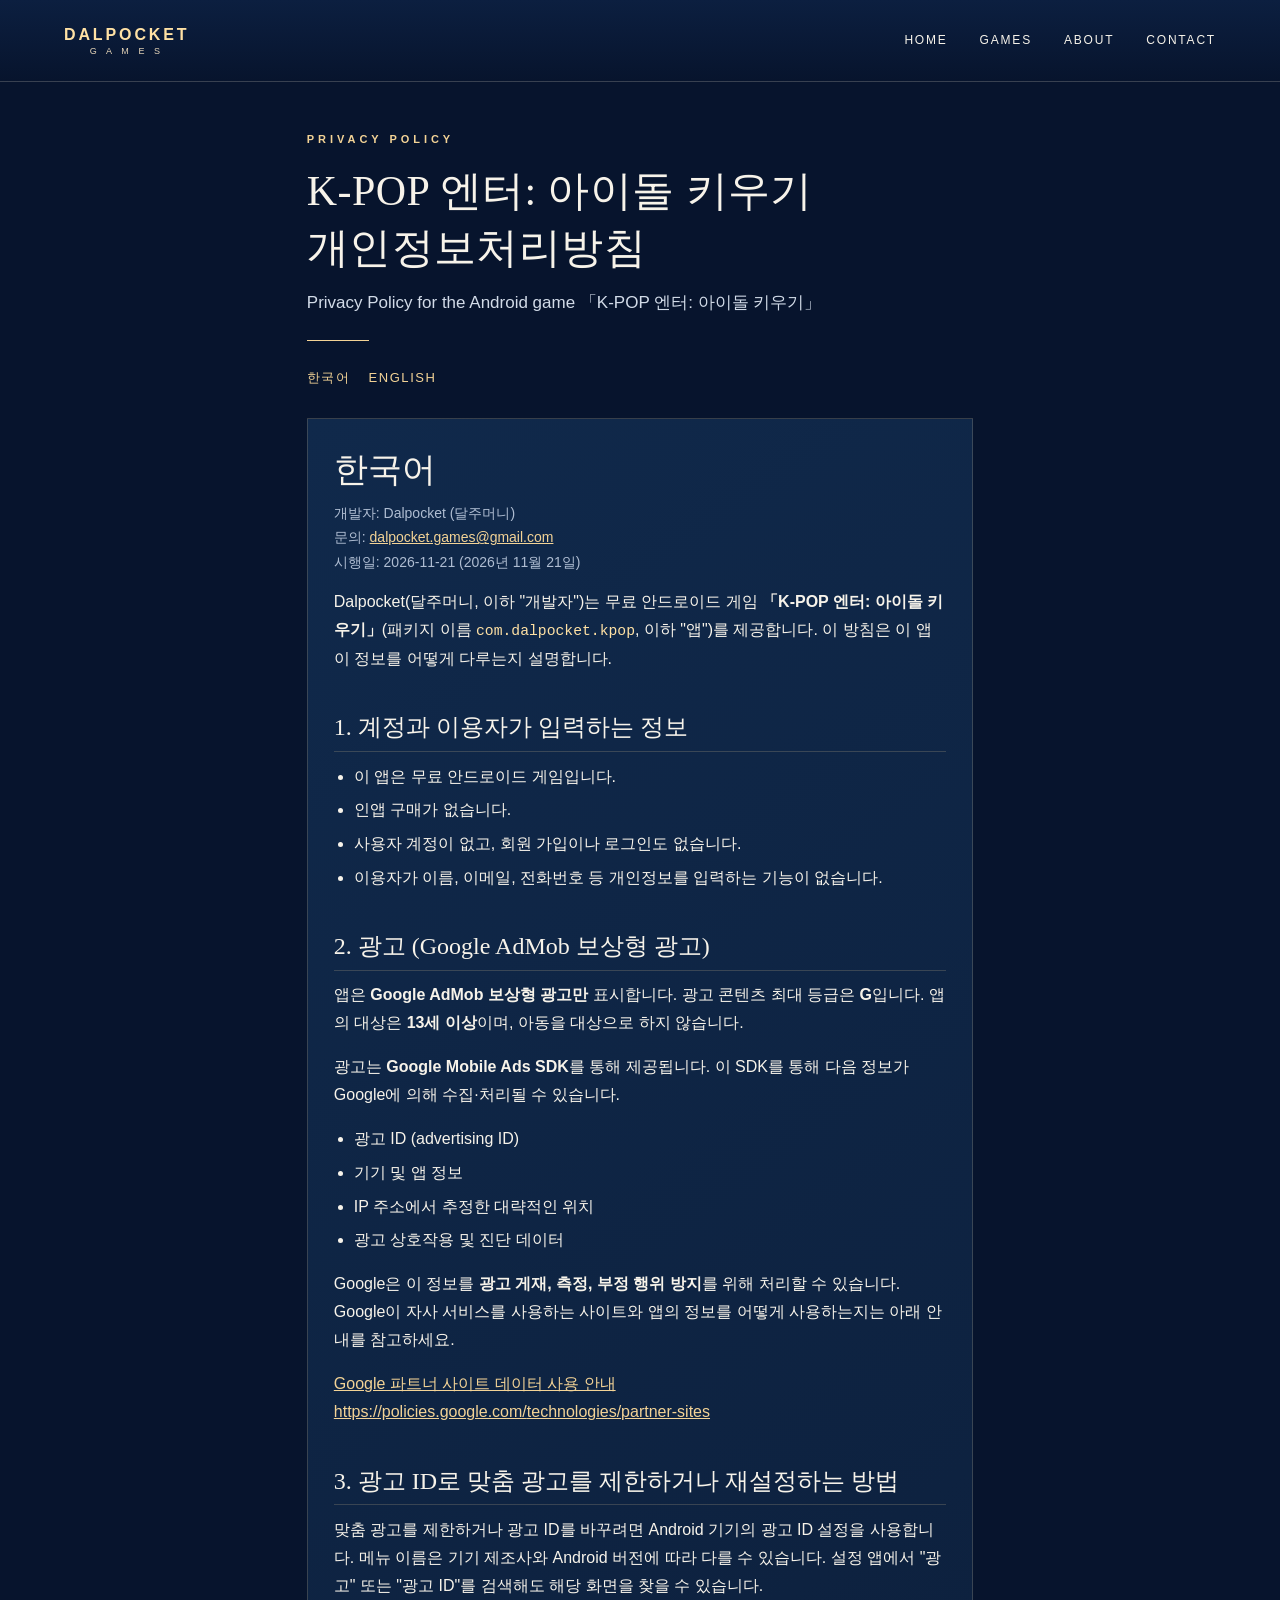
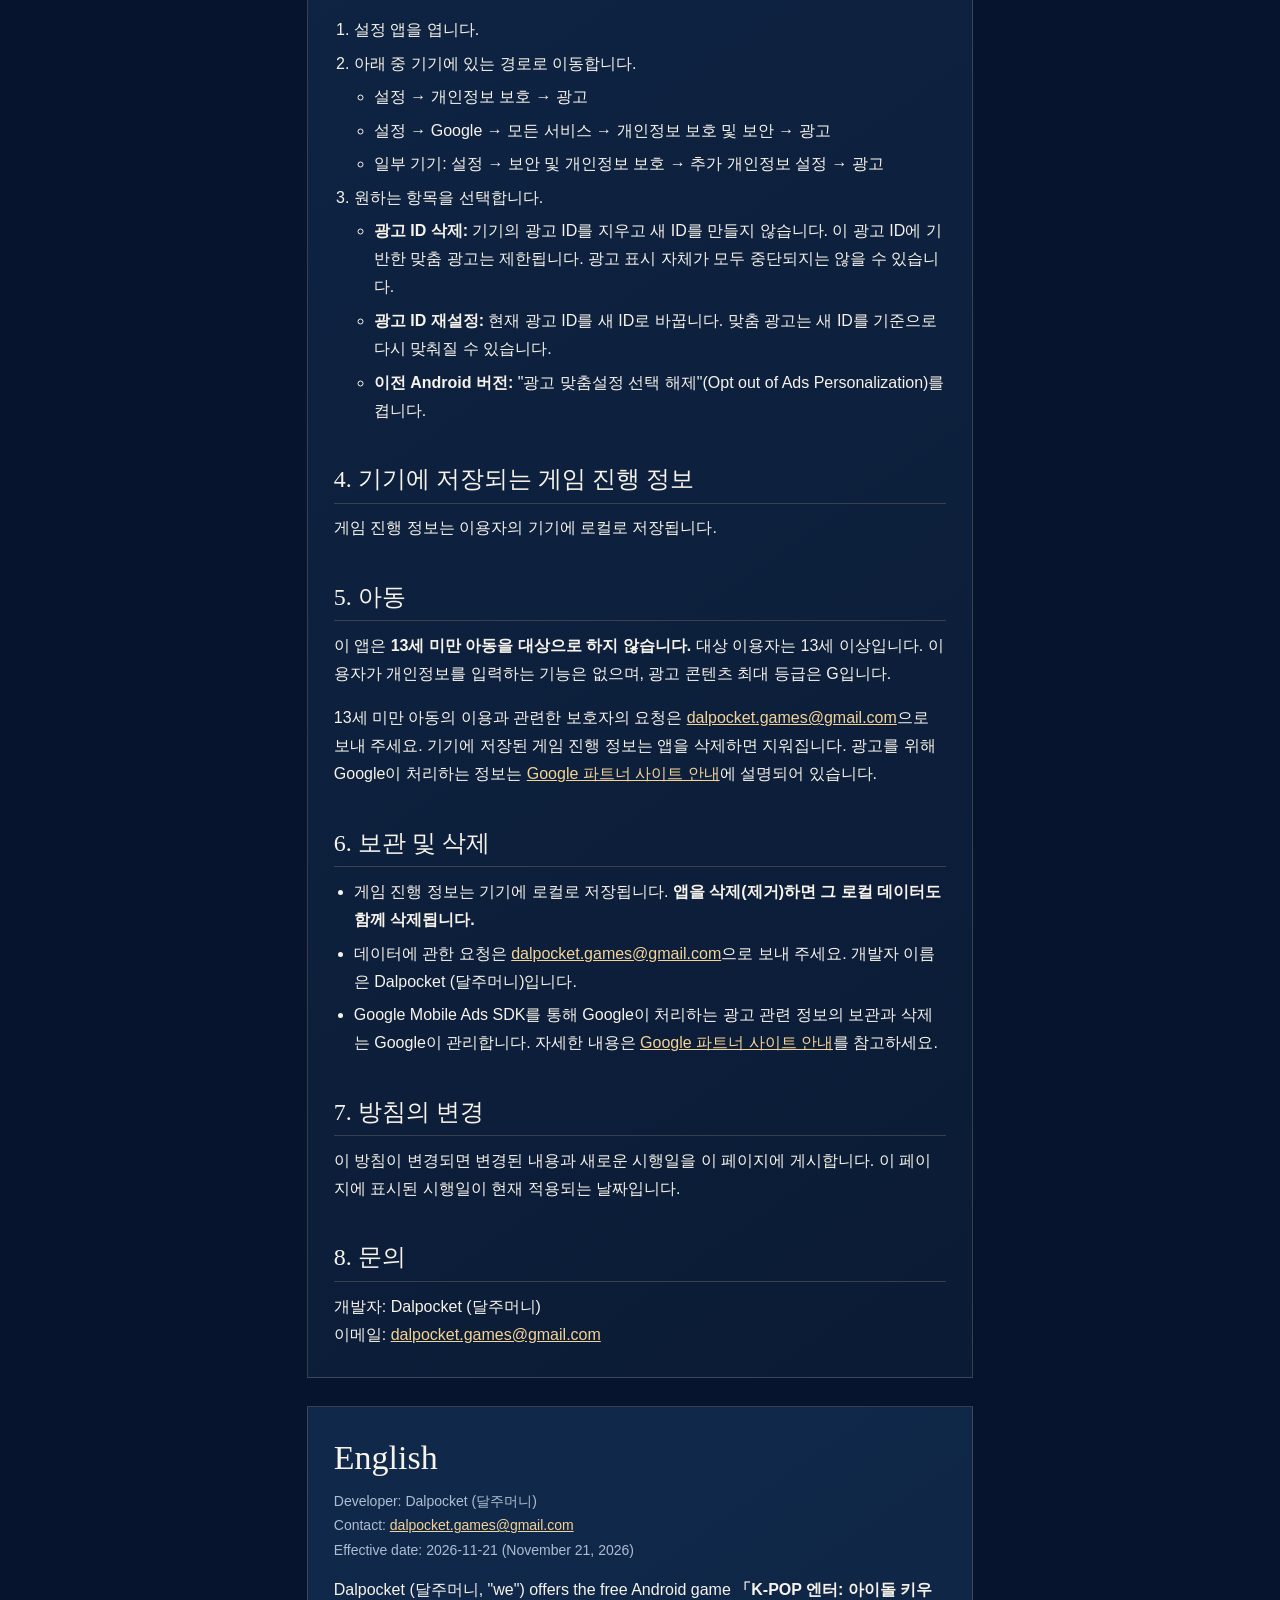
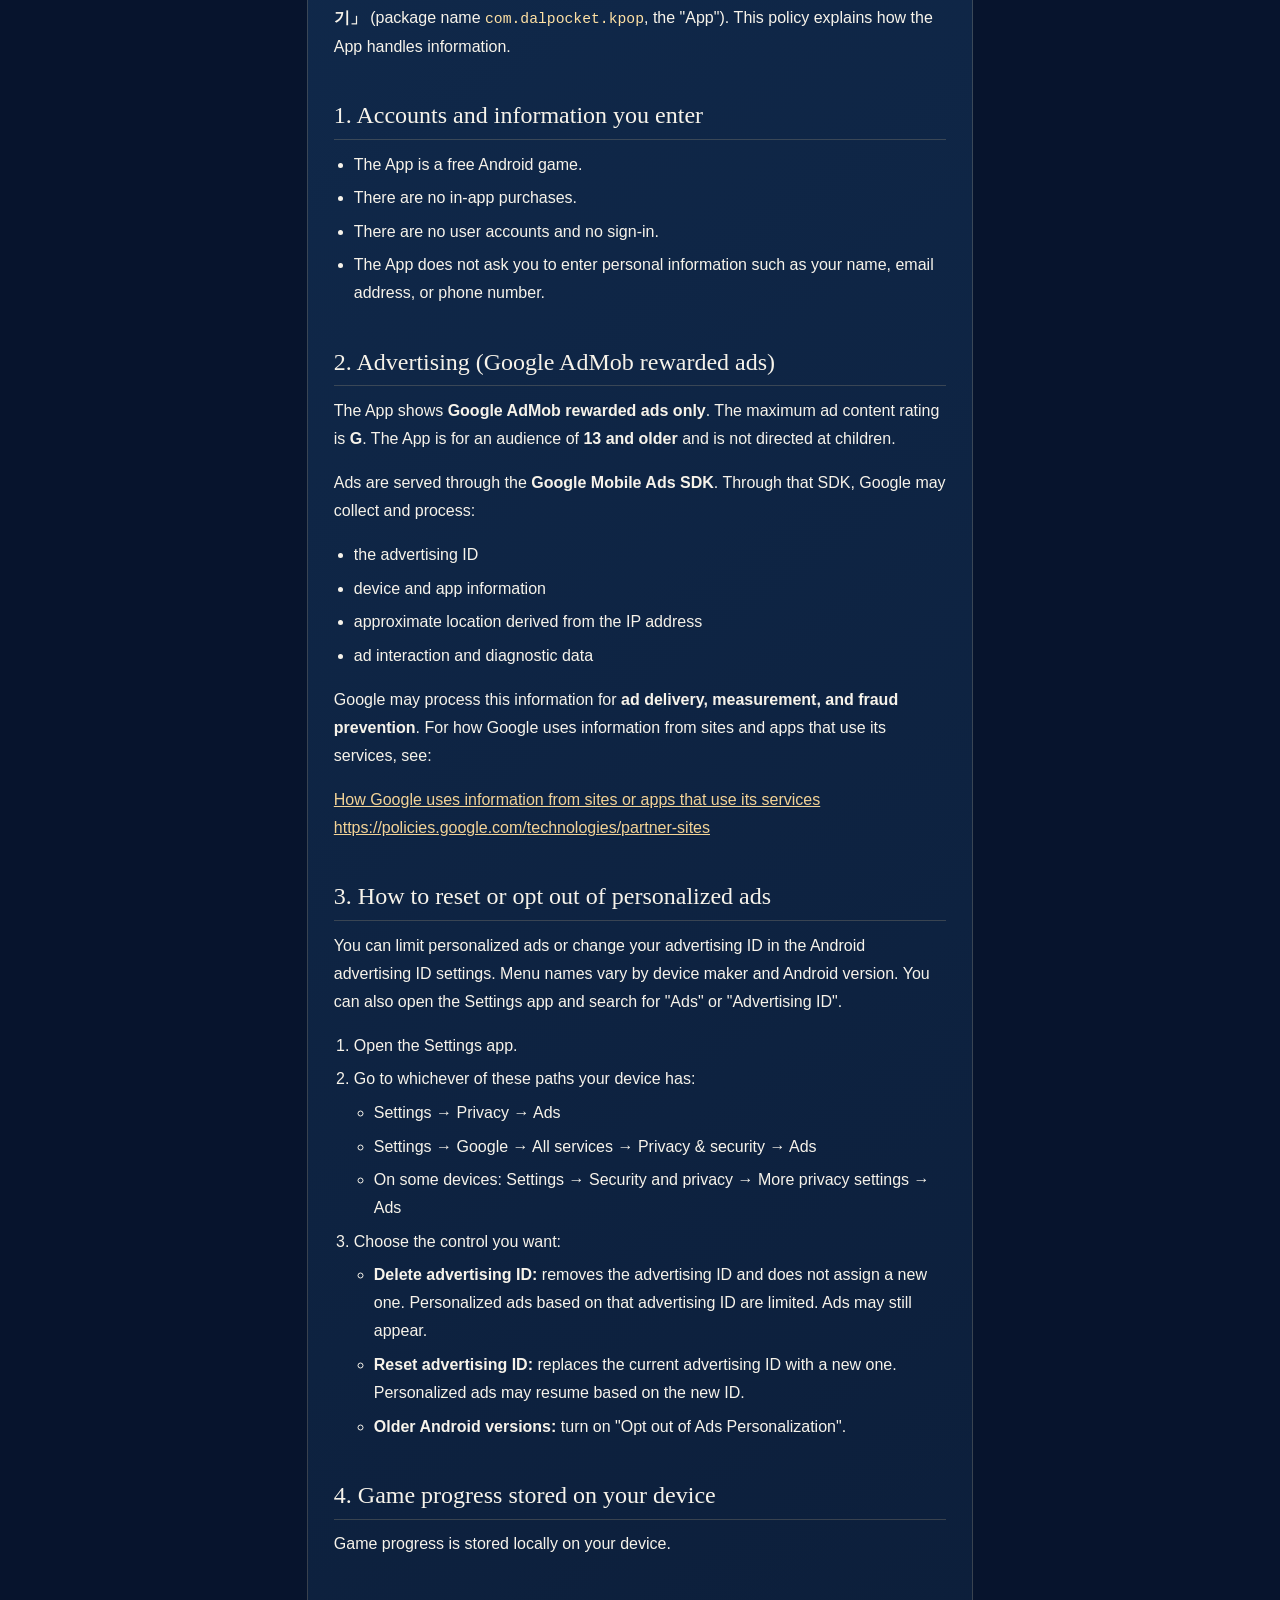
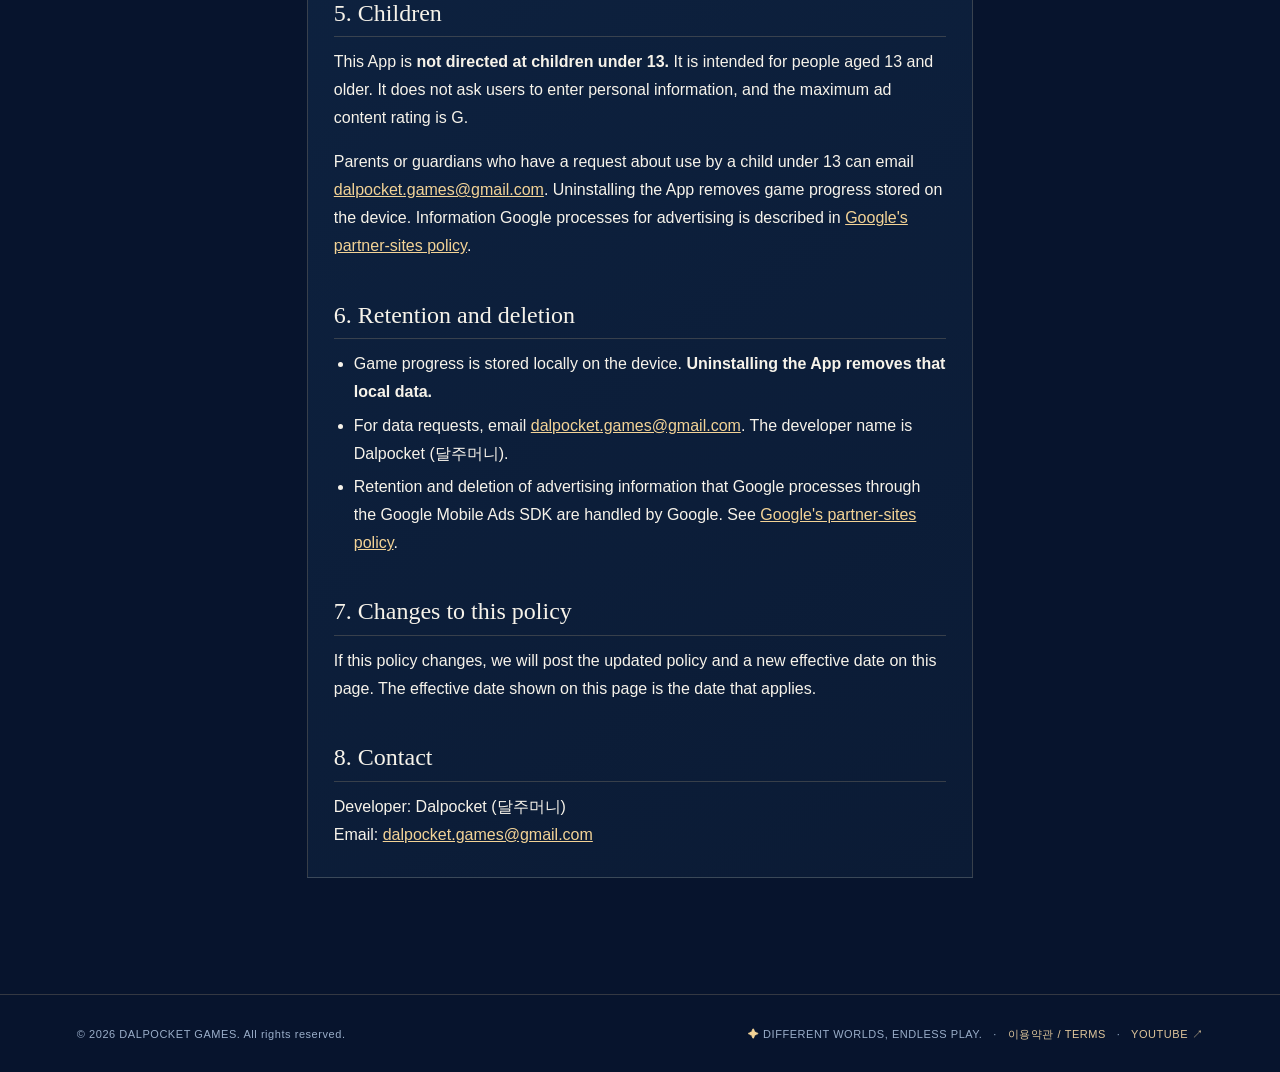
==== kpop/privacy/index.html @ 02e9d488 "Add bilingual privacy policy for K-POP 엔터 Publish a stable GitHub Pages page at /kpop/privacy/ for t" ====
<!doctype html>
<html lang="ko">
<head>
<meta charset="utf-8">
<meta name="viewport" content="width=device-width, initial-scale=1">
<meta name="theme-color" content="#07142d">
<meta name="description" content="K-POP 엔터: 아이돌 키우기(com.dalpocket.kpop) 개인정보처리방침. Privacy policy for the free Android game by Dalpocket.">
<link rel="canonical" href="https://dalpocket.github.io/kpop/privacy/">
<title>K-POP 엔터: 아이돌 키우기 개인정보처리방침 · Privacy Policy | DALPOCKET</title>
<style>
:root{--navy:#07142d;--navy2:#0c1f40;--gold:#f3d396;--muted:#afbdd2;--line:rgba(241,209,154,.19)}
*{box-sizing:border-box}
html{scroll-behavior:smooth}
body{margin:0;background:var(--navy);color:#f7f3ea;font-family:Arial,"Noto Sans KR","Malgun Gothic",sans-serif;line-height:1.75}
a{color:var(--gold)}
a:focus-visible{outline:2px solid var(--gold);outline-offset:4px}
header{position:relative;z-index:4;background:linear-gradient(180deg,#0c1f40,var(--navy));border-bottom:1px solid var(--line)}
.nav{max-width:1320px;margin:auto;display:flex;align-items:center;justify-content:space-between;padding:21px 5%;gap:16px}
.wordmark{font-weight:800;letter-spacing:.18em;font-size:16px;color:#ffe1a4;text-decoration:none}
.wordmark span{display:block;font-size:9px;font-weight:500;letter-spacing:.4em;color:#e9d8bb;text-align:center;margin-top:-5px}
header nav{display:flex;gap:32px;font-size:12px;letter-spacing:.15em}
header nav a{color:inherit;text-decoration:none}
header nav a:hover,.footer a:hover{color:var(--gold)}
main{max-width:820px;margin:auto;padding:48px 6% 88px}
.eyebrow{color:var(--gold);letter-spacing:.36em;font-size:11px;font-weight:bold}
h1,h2,h3,p{margin-top:0}
h1{font-family:Georgia,"Malgun Gothic",serif;font-weight:400;font-size:clamp(28px,4vw,42px);letter-spacing:.01em;line-height:1.35;margin:14px 0 12px}
h2{font-family:Georgia,"Malgun Gothic",serif;font-weight:400;font-size:clamp(26px,3.4vw,34px);line-height:1.35;margin:0 0 8px}
h3{font-family:Georgia,"Malgun Gothic",serif;font-weight:400;font-size:clamp(20px,2.4vw,24px);line-height:1.4;margin:1.6em 0 .45em;padding-bottom:.25em;border-bottom:1px solid var(--line)}
.lead{color:#d2dbe8;font-size:17px}
.meta{color:var(--muted);font-size:14px}
.divider{width:62px;height:1px;background:var(--gold);margin:22px 0 26px}
.lang{display:flex;flex-wrap:wrap;gap:10px 18px;font-size:13px;letter-spacing:.12em;margin:0 0 28px}
.lang a{text-decoration:none}
.panel{border:1px solid var(--line);background:linear-gradient(145deg,#10294b,#0b1b35);padding:28px 26px 12px;margin:0 0 28px}
.panel p,.panel li{overflow-wrap:anywhere}
ul,ol{margin:0 0 16px;padding-left:1.25em}
li{margin:.35em 0}
li ul,li ol{margin-top:.35em;margin-bottom:.2em}
code{font-family:ui-monospace,SFMono-Regular,Menlo,Consolas,monospace;font-size:.92em;color:#ffe1a4}
.footer{border-top:1px solid var(--line);padding:30px 6%;display:flex;justify-content:space-between;gap:18px;max-width:1320px;margin:auto;color:#9aaec9;font-size:11px;letter-spacing:.05em}
.footer a{color:#dfc69b;text-decoration:none}
.star{color:var(--gold)}
@media(max-width:760px){
  .nav{padding:15px 5%}
  .wordmark{font-size:12px}
  header nav{gap:12px;font-size:9px}
  main{padding:36px 7% 72px}
  .panel{padding:22px 16px 8px}
  .lead{font-size:16px}
  .footer{display:block;text-align:center}
  .footer div+div{margin-top:8px}
}
@media(max-width:390px){
  header nav{gap:8px;font-size:8px}
  .wordmark{letter-spacing:.08em}
}
@media print{
  body{background:#fff;color:#172033}
  header,footer,.lang{display:none}
  main{max-width:none;padding:0}
  a{color:#172033}
  .panel{border:0;background:#fff;padding:0}
  .meta,.lead{color:#172033}
}
</style>
</head>
<body>
<header>
<div class="nav">
<a class="wordmark" href="../../index.html" aria-label="DALPOCKET 홈">DALPOCKET<span>G A M E S</span></a>
<nav aria-label="주 메뉴"><a href="../../index.html#home">HOME</a><a href="../../index.html#games">GAMES</a><a href="../../index.html#about">ABOUT</a><a href="../../index.html#contact">CONTACT</a></nav>
</div>
</header>
<main>
<p class="eyebrow">PRIVACY POLICY</p>
<h1>K-POP 엔터: 아이돌 키우기<br>개인정보처리방침</h1>
<p class="lead">Privacy Policy for the Android game 「K-POP 엔터: 아이돌 키우기」</p>
<div class="divider"></div>
<nav class="lang" aria-label="언어"><a href="#ko">한국어</a><a href="#en">ENGLISH</a></nav>

<article id="ko" class="panel" lang="ko">
<h2>한국어</h2>
<p class="meta">개발자: Dalpocket (달주머니)<br>
문의: <a href="mailto:dalpocket.games@gmail.com">dalpocket.games@gmail.com</a><br>
시행일: <time datetime="2026-11-21">2026-11-21</time> (2026년 11월 21일)</p>
<p>Dalpocket(달주머니, 이하 "개발자")는 무료 안드로이드 게임 <strong>「K-POP 엔터: 아이돌 키우기」</strong>(패키지 이름 <code>com.dalpocket.kpop</code>, 이하 "앱")를 제공합니다. 이 방침은 이 앱이 정보를 어떻게 다루는지 설명합니다.</p>

<h3>1. 계정과 이용자가 입력하는 정보</h3>
<ul>
<li>이 앱은 무료 안드로이드 게임입니다.</li>
<li>인앱 구매가 없습니다.</li>
<li>사용자 계정이 없고, 회원 가입이나 로그인도 없습니다.</li>
<li>이용자가 이름, 이메일, 전화번호 등 개인정보를 입력하는 기능이 없습니다.</li>
</ul>

<h3>2. 광고 (Google AdMob 보상형 광고)</h3>
<p>앱은 <strong>Google AdMob 보상형 광고만</strong> 표시합니다. 광고 콘텐츠 최대 등급은 <strong>G</strong>입니다. 앱의 대상은 <strong>13세 이상</strong>이며, 아동을 대상으로 하지 않습니다.</p>
<p>광고는 <strong>Google Mobile Ads SDK</strong>를 통해 제공됩니다. 이 SDK를 통해 다음 정보가 Google에 의해 수집·처리될 수 있습니다.</p>
<ul>
<li>광고 ID (advertising ID)</li>
<li>기기 및 앱 정보</li>
<li>IP 주소에서 추정한 대략적인 위치</li>
<li>광고 상호작용 및 진단 데이터</li>
</ul>
<p>Google은 이 정보를 <strong>광고 게재, 측정, 부정 행위 방지</strong>를 위해 처리할 수 있습니다. Google이 자사 서비스를 사용하는 사이트와 앱의 정보를 어떻게 사용하는지는 아래 안내를 참고하세요.</p>
<p><a href="https://policies.google.com/technologies/partner-sites" target="_blank" rel="noopener noreferrer">Google 파트너 사이트 데이터 사용 안내</a><br>
<a href="https://policies.google.com/technologies/partner-sites" target="_blank" rel="noopener noreferrer">https://policies.google.com/<wbr>technologies/<wbr>partner-sites</a></p>

<h3>3. 광고 ID로 맞춤 광고를 제한하거나 재설정하는 방법</h3>
<p>맞춤 광고를 제한하거나 광고 ID를 바꾸려면 Android 기기의 광고 ID 설정을 사용합니다. 메뉴 이름은 기기 제조사와 Android 버전에 따라 다를 수 있습니다. 설정 앱에서 "광고" 또는 "광고 ID"를 검색해도 해당 화면을 찾을 수 있습니다.</p>
<ol>
<li>설정 앱을 엽니다.</li>
<li>아래 중 기기에 있는 경로로 이동합니다.
<ul>
<li>설정 → 개인정보 보호 → 광고</li>
<li>설정 → Google → 모든 서비스 → 개인정보 보호 및 보안 → 광고</li>
<li>일부 기기: 설정 → 보안 및 개인정보 보호 → 추가 개인정보 설정 → 광고</li>
</ul>
</li>
<li>원하는 항목을 선택합니다.
<ul>
<li><strong>광고 ID 삭제:</strong> 기기의 광고 ID를 지우고 새 ID를 만들지 않습니다. 이 광고 ID에 기반한 맞춤 광고는 제한됩니다. 광고 표시 자체가 모두 중단되지는 않을 수 있습니다.</li>
<li><strong>광고 ID 재설정:</strong> 현재 광고 ID를 새 ID로 바꿉니다. 맞춤 광고는 새 ID를 기준으로 다시 맞춰질 수 있습니다.</li>
<li><strong>이전 Android 버전:</strong> "광고 맞춤설정 선택 해제"(Opt out of Ads Personalization)를 켭니다.</li>
</ul>
</li>
</ol>

<h3>4. 기기에 저장되는 게임 진행 정보</h3>
<p>게임 진행 정보는 이용자의 기기에 로컬로 저장됩니다.</p>

<h3>5. 아동</h3>
<p>이 앱은 <strong>13세 미만 아동을 대상으로 하지 않습니다.</strong> 대상 이용자는 13세 이상입니다. 이용자가 개인정보를 입력하는 기능은 없으며, 광고 콘텐츠 최대 등급은 G입니다.</p>
<p>13세 미만 아동의 이용과 관련한 보호자의 요청은 <a href="mailto:dalpocket.games@gmail.com">dalpocket.games@gmail.com</a>으로 보내 주세요. 기기에 저장된 게임 진행 정보는 앱을 삭제하면 지워집니다. 광고를 위해 Google이 처리하는 정보는 <a href="https://policies.google.com/technologies/partner-sites" target="_blank" rel="noopener noreferrer">Google 파트너 사이트 안내</a>에 설명되어 있습니다.</p>

<h3>6. 보관 및 삭제</h3>
<ul>
<li>게임 진행 정보는 기기에 로컬로 저장됩니다. <strong>앱을 삭제(제거)하면 그 로컬 데이터도 함께 삭제됩니다.</strong></li>
<li>데이터에 관한 요청은 <a href="mailto:dalpocket.games@gmail.com">dalpocket.games@gmail.com</a>으로 보내 주세요. 개발자 이름은 Dalpocket (달주머니)입니다.</li>
<li>Google Mobile Ads SDK를 통해 Google이 처리하는 광고 관련 정보의 보관과 삭제는 Google이 관리합니다. 자세한 내용은 <a href="https://policies.google.com/technologies/partner-sites" target="_blank" rel="noopener noreferrer">Google 파트너 사이트 안내</a>를 참고하세요.</li>
</ul>

<h3>7. 방침의 변경</h3>
<p>이 방침이 변경되면 변경된 내용과 새로운 시행일을 이 페이지에 게시합니다. 이 페이지에 표시된 시행일이 현재 적용되는 날짜입니다.</p>

<h3>8. 문의</h3>
<p>개발자: Dalpocket (달주머니)<br>
이메일: <a href="mailto:dalpocket.games@gmail.com">dalpocket.games@gmail.com</a></p>
</article>

<article id="en" class="panel" lang="en">
<h2>English</h2>
<p class="meta">Developer: Dalpocket (달주머니)<br>
Contact: <a href="mailto:dalpocket.games@gmail.com">dalpocket.games@gmail.com</a><br>
Effective date: <time datetime="2026-11-21">2026-11-21</time> (November 21, 2026)</p>
<p>Dalpocket (달주머니, "we") offers the free Android game <strong>「K-POP 엔터: 아이돌 키우기」</strong> (package name <code>com.dalpocket.kpop</code>, the "App"). This policy explains how the App handles information.</p>

<h3>1. Accounts and information you enter</h3>
<ul>
<li>The App is a free Android game.</li>
<li>There are no in-app purchases.</li>
<li>There are no user accounts and no sign-in.</li>
<li>The App does not ask you to enter personal information such as your name, email address, or phone number.</li>
</ul>

<h3>2. Advertising (Google AdMob rewarded ads)</h3>
<p>The App shows <strong>Google AdMob rewarded ads only</strong>. The maximum ad content rating is <strong>G</strong>. The App is for an audience of <strong>13 and older</strong> and is not directed at children.</p>
<p>Ads are served through the <strong>Google Mobile Ads SDK</strong>. Through that SDK, Google may collect and process:</p>
<ul>
<li>the advertising ID</li>
<li>device and app information</li>
<li>approximate location derived from the IP address</li>
<li>ad interaction and diagnostic data</li>
</ul>
<p>Google may process this information for <strong>ad delivery, measurement, and fraud prevention</strong>. For how Google uses information from sites and apps that use its services, see:</p>
<p><a href="https://policies.google.com/technologies/partner-sites" target="_blank" rel="noopener noreferrer">How Google uses information from sites or apps that use its services</a><br>
<a href="https://policies.google.com/technologies/partner-sites" target="_blank" rel="noopener noreferrer">https://policies.google.com/<wbr>technologies/<wbr>partner-sites</a></p>

<h3>3. How to reset or opt out of personalized ads</h3>
<p>You can limit personalized ads or change your advertising ID in the Android advertising ID settings. Menu names vary by device maker and Android version. You can also open the Settings app and search for "Ads" or "Advertising ID".</p>
<ol>
<li>Open the Settings app.</li>
<li>Go to whichever of these paths your device has:
<ul>
<li>Settings → Privacy → Ads</li>
<li>Settings → Google → All services → Privacy &amp; security → Ads</li>
<li>On some devices: Settings → Security and privacy → More privacy settings → Ads</li>
</ul>
</li>
<li>Choose the control you want:
<ul>
<li><strong>Delete advertising ID:</strong> removes the advertising ID and does not assign a new one. Personalized ads based on that advertising ID are limited. Ads may still appear.</li>
<li><strong>Reset advertising ID:</strong> replaces the current advertising ID with a new one. Personalized ads may resume based on the new ID.</li>
<li><strong>Older Android versions:</strong> turn on "Opt out of Ads Personalization".</li>
</ul>
</li>
</ol>

<h3>4. Game progress stored on your device</h3>
<p>Game progress is stored locally on your device.</p>

<h3>5. Children</h3>
<p>This App is <strong>not directed at children under 13.</strong> It is intended for people aged 13 and older. It does not ask users to enter personal information, and the maximum ad content rating is G.</p>
<p>Parents or guardians who have a request about use by a child under 13 can email <a href="mailto:dalpocket.games@gmail.com">dalpocket.games@gmail.com</a>. Uninstalling the App removes game progress stored on the device. Information Google processes for advertising is described in <a href="https://policies.google.com/technologies/partner-sites" target="_blank" rel="noopener noreferrer">Google's partner-sites policy</a>.</p>

<h3>6. Retention and deletion</h3>
<ul>
<li>Game progress is stored locally on the device. <strong>Uninstalling the App removes that local data.</strong></li>
<li>For data requests, email <a href="mailto:dalpocket.games@gmail.com">dalpocket.games@gmail.com</a>. The developer name is Dalpocket (달주머니).</li>
<li>Retention and deletion of advertising information that Google processes through the Google Mobile Ads SDK are handled by Google. See <a href="https://policies.google.com/technologies/partner-sites" target="_blank" rel="noopener noreferrer">Google's partner-sites policy</a>.</li>
</ul>

<h3>7. Changes to this policy</h3>
<p>If this policy changes, we will post the updated policy and a new effective date on this page. The effective date shown on this page is the date that applies.</p>

<h3>8. Contact</h3>
<p>Developer: Dalpocket (달주머니)<br>
Email: <a href="mailto:dalpocket.games@gmail.com">dalpocket.games@gmail.com</a></p>
</article>
</main>
<footer class="footer"><div>© 2026 DALPOCKET GAMES. All rights reserved.</div><div><span class="star">✦</span> DIFFERENT WORLDS, ENDLESS PLAY. &nbsp; · &nbsp; <a href="../../terms.html">이용약관 / TERMS</a> &nbsp; · &nbsp; <a href="https://www.youtube.com/@DalPocket" target="_blank" rel="noopener noreferrer">YOUTUBE ↗</a></div></footer>
</body>
</html>
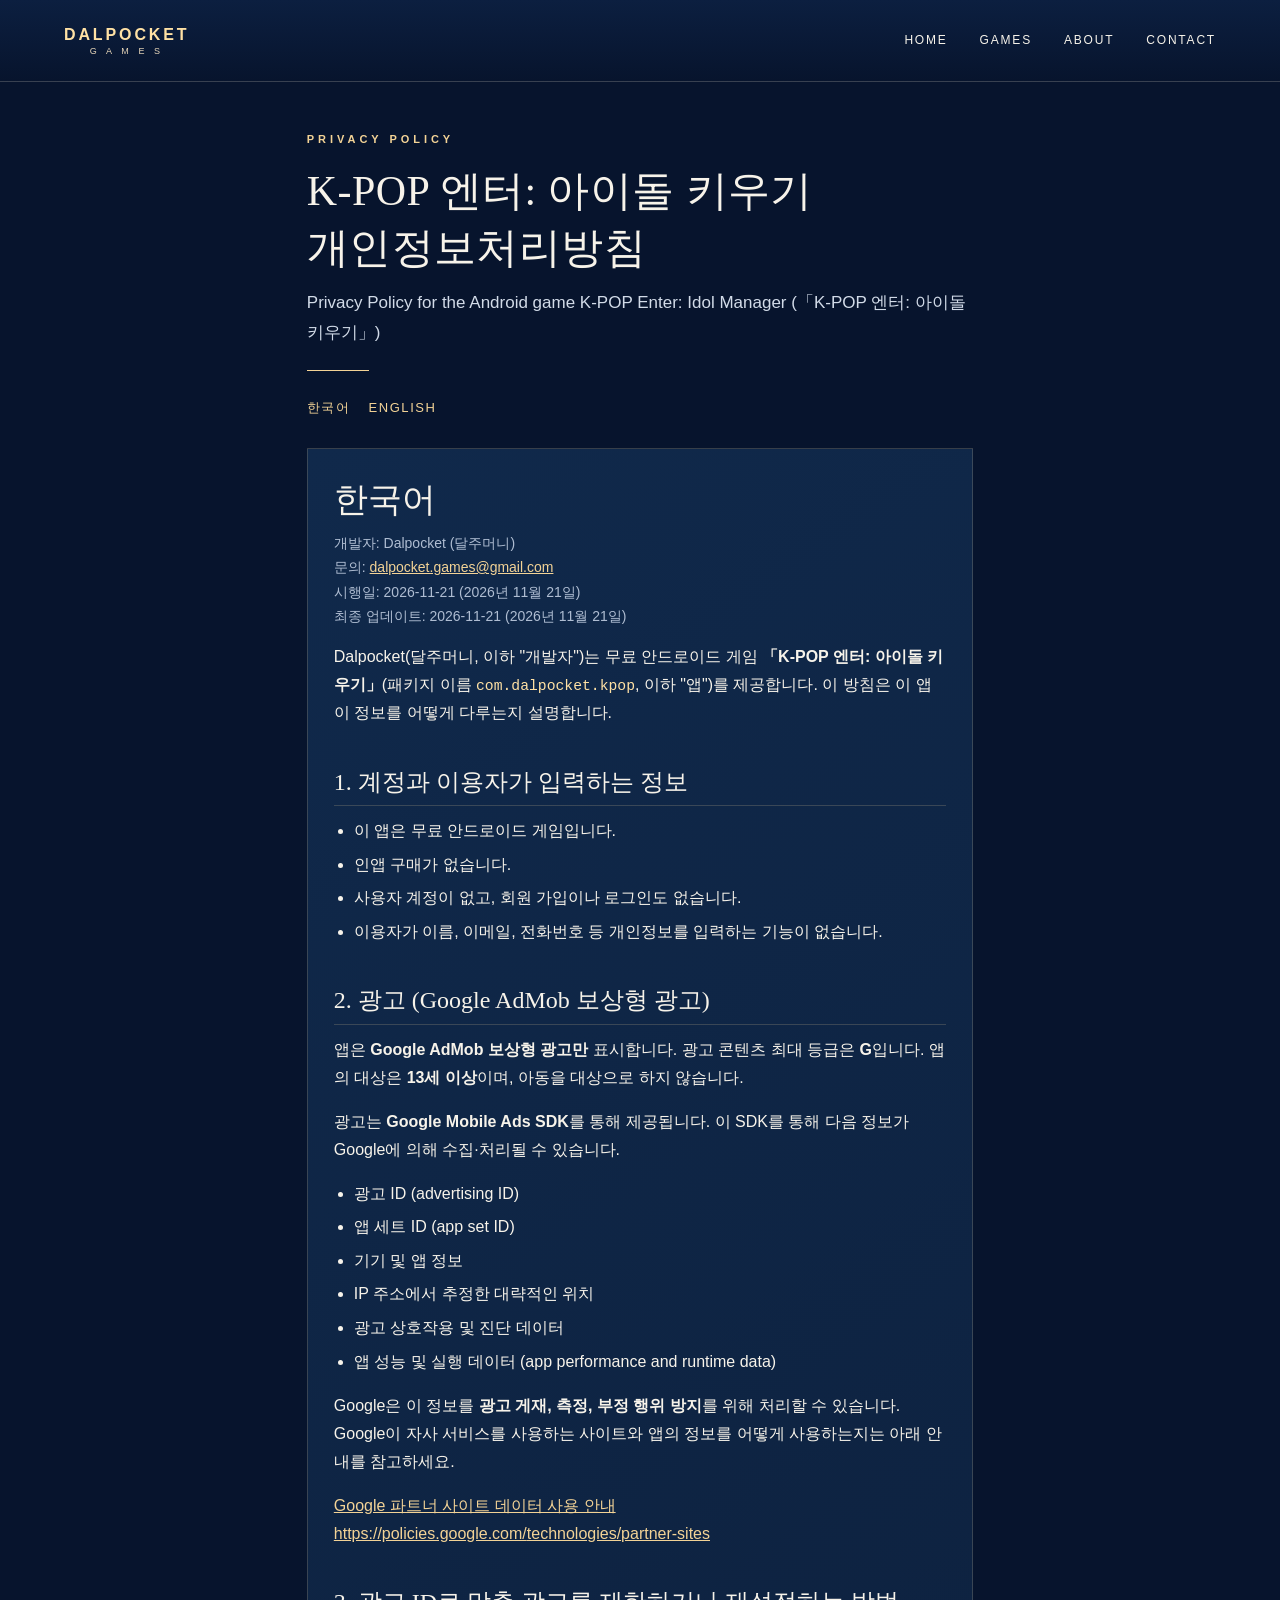
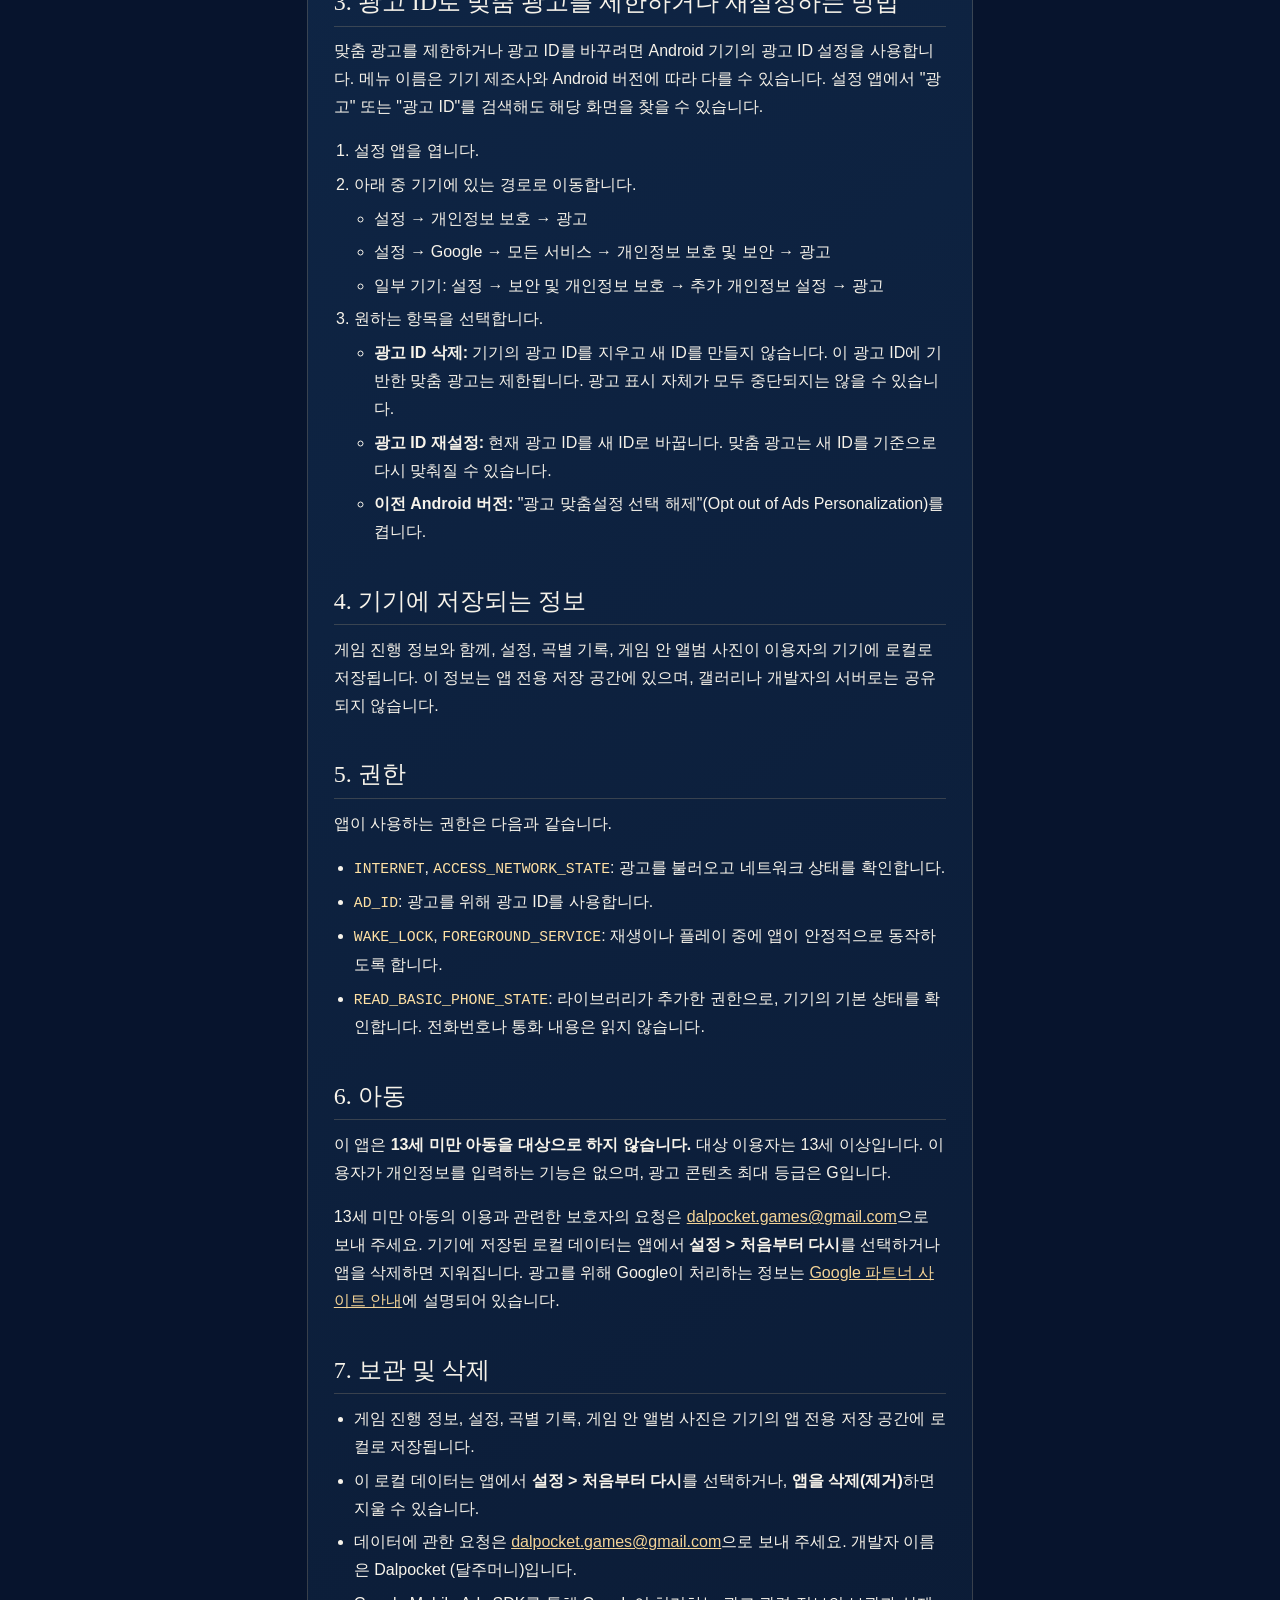
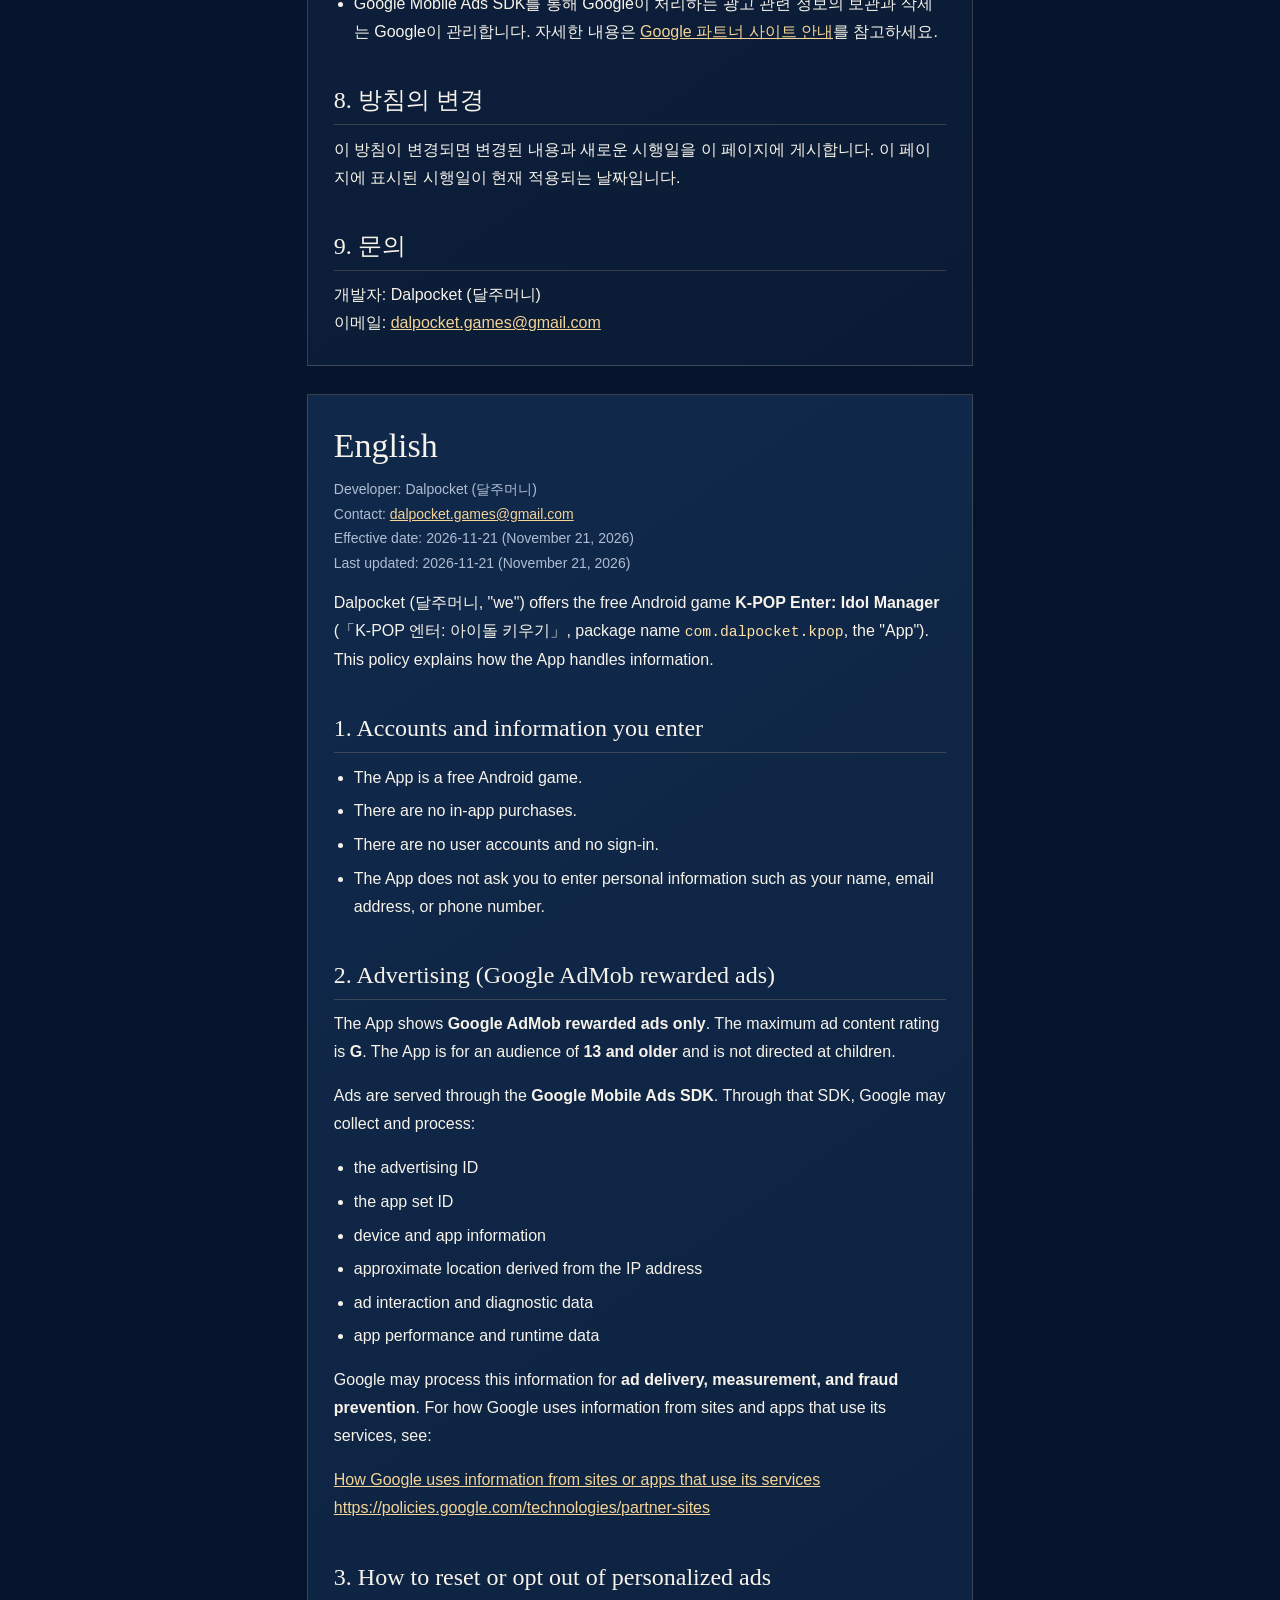
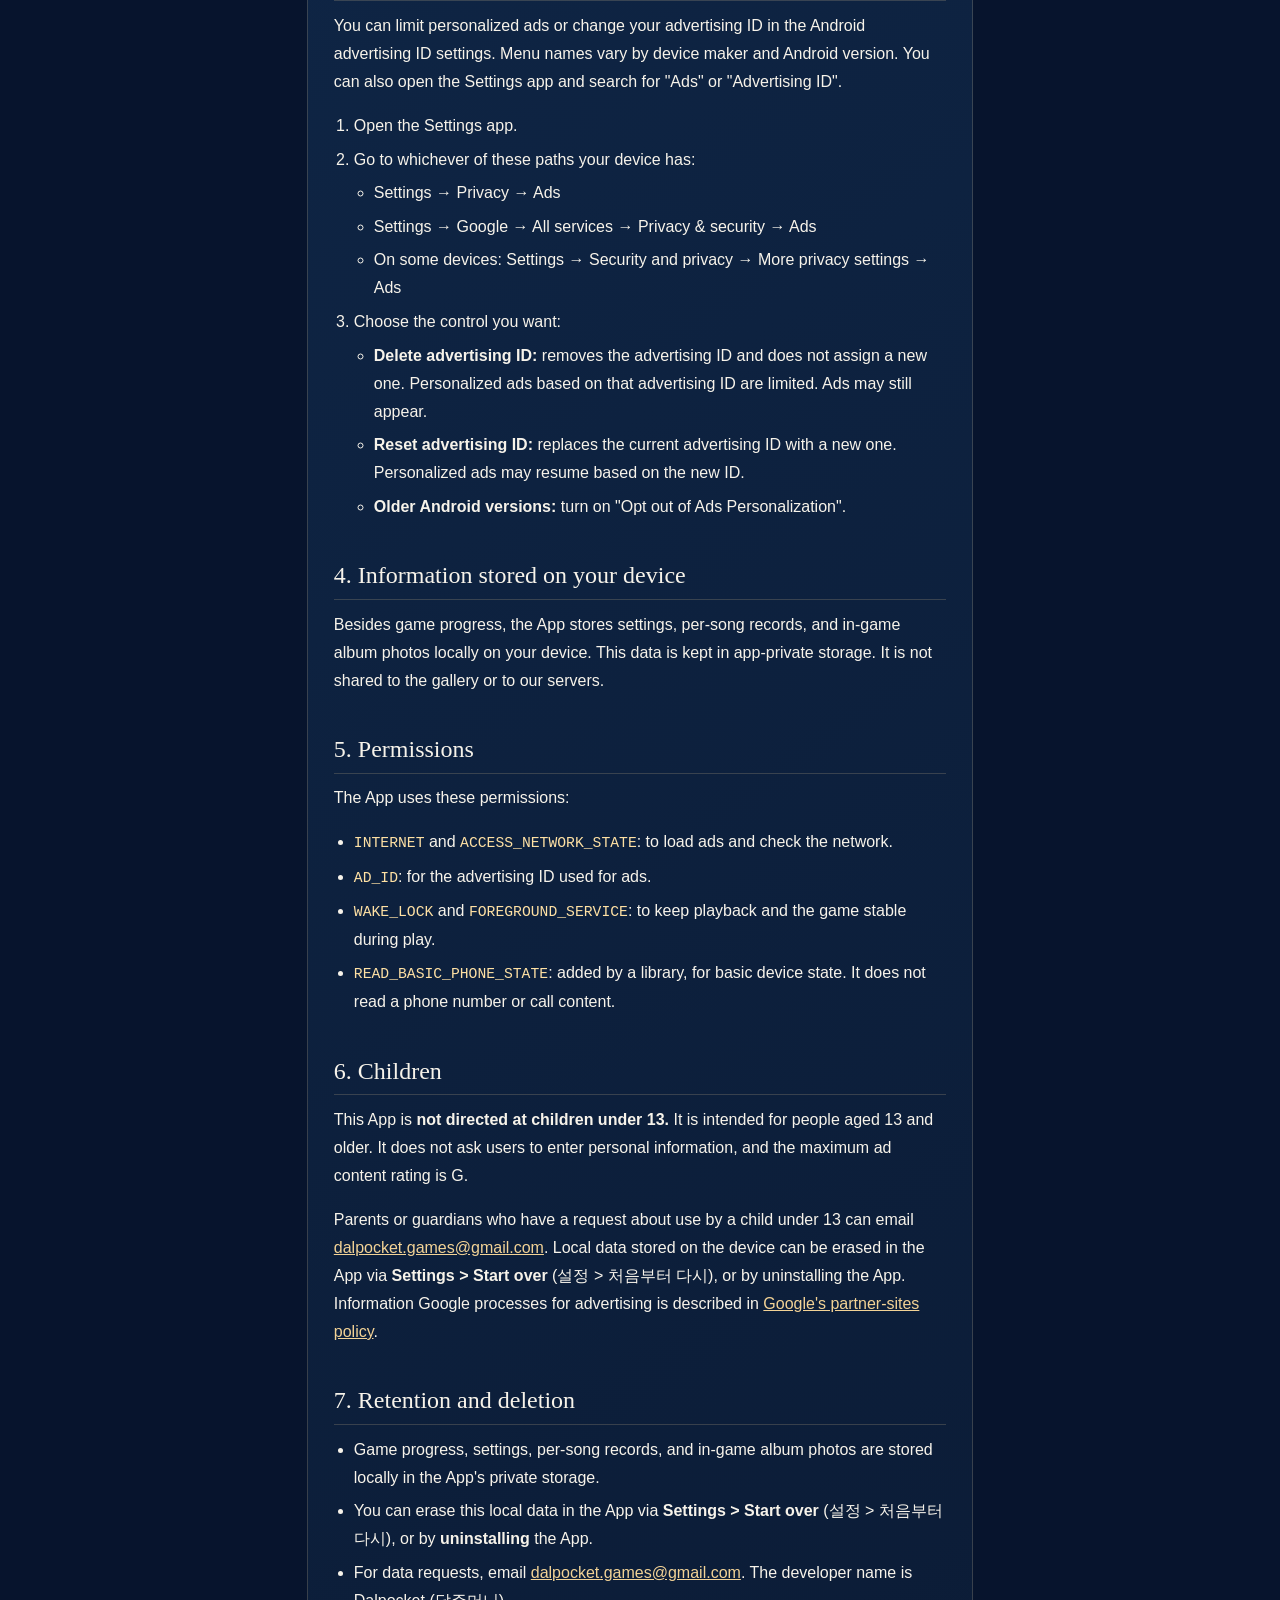
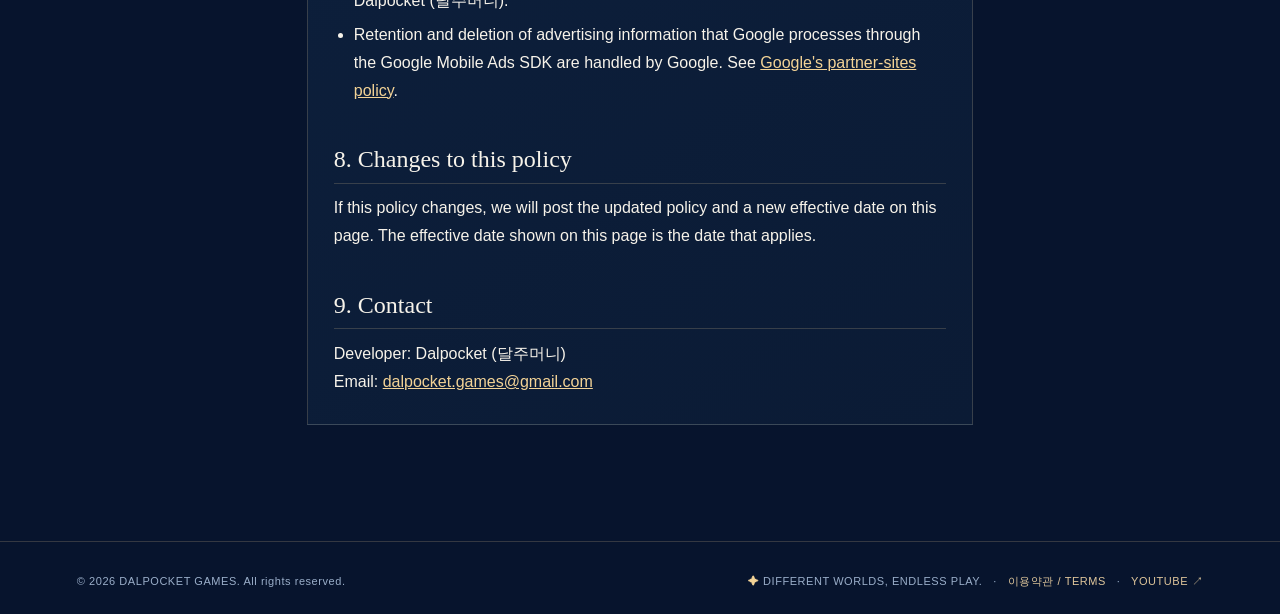
==== commit 0c6d120b: "Update K-POP privacy policy with local data and permissions Describe on-device settings, song record" ====
--- a/kpop/privacy/index.html
+++ b/kpop/privacy/index.html
@@ -4,9 +4,9 @@
 <meta charset="utf-8">
 <meta name="viewport" content="width=device-width, initial-scale=1">
 <meta name="theme-color" content="#07142d">
-<meta name="description" content="K-POP 엔터: 아이돌 키우기(com.dalpocket.kpop) 개인정보처리방침. Privacy policy for the free Android game by Dalpocket.">
+<meta name="description" content="K-POP 엔터: 아이돌 키우기(com.dalpocket.kpop) 개인정보처리방침. Privacy policy for K-POP Enter: Idol Manager, a free Android game by Dalpocket.">
 <link rel="canonical" href="https://dalpocket.github.io/kpop/privacy/">
-<title>K-POP 엔터: 아이돌 키우기 개인정보처리방침 · Privacy Policy | DALPOCKET</title>
+<title>K-POP 엔터: 아이돌 키우기 개인정보처리방침 · K-POP Enter: Idol Manager | DALPOCKET</title>
 <style>
 :root{--navy:#07142d;--navy2:#0c1f40;--gold:#f3d396;--muted:#afbdd2;--line:rgba(241,209,154,.19)}
 *{box-sizing:border-box}
@@ -75,7 +75,7 @@
 <main>
 <p class="eyebrow">PRIVACY POLICY</p>
 <h1>K-POP 엔터: 아이돌 키우기<br>개인정보처리방침</h1>
-<p class="lead">Privacy Policy for the Android game 「K-POP 엔터: 아이돌 키우기」</p>
+<p class="lead">Privacy Policy for the Android game K-POP Enter: Idol Manager (「K-POP 엔터: 아이돌 키우기」)</p>
 <div class="divider"></div>
 <nav class="lang" aria-label="언어"><a href="#ko">한국어</a><a href="#en">ENGLISH</a></nav>
 
@@ -83,7 +83,8 @@
 <h2>한국어</h2>
 <p class="meta">개발자: Dalpocket (달주머니)<br>
 문의: <a href="mailto:dalpocket.games@gmail.com">dalpocket.games@gmail.com</a><br>
-시행일: <time datetime="2026-11-21">2026-11-21</time> (2026년 11월 21일)</p>
+시행일: <time datetime="2026-11-21">2026-11-21</time> (2026년 11월 21일)<br>
+최종 업데이트: <time datetime="2026-11-21">2026-11-21</time> (2026년 11월 21일)</p>
 <p>Dalpocket(달주머니, 이하 "개발자")는 무료 안드로이드 게임 <strong>「K-POP 엔터: 아이돌 키우기」</strong>(패키지 이름 <code>com.dalpocket.kpop</code>, 이하 "앱")를 제공합니다. 이 방침은 이 앱이 정보를 어떻게 다루는지 설명합니다.</p>
 
 <h3>1. 계정과 이용자가 입력하는 정보</h3>
@@ -99,9 +100,11 @@
 <p>광고는 <strong>Google Mobile Ads SDK</strong>를 통해 제공됩니다. 이 SDK를 통해 다음 정보가 Google에 의해 수집·처리될 수 있습니다.</p>
 <ul>
 <li>광고 ID (advertising ID)</li>
+<li>앱 세트 ID (app set ID)</li>
 <li>기기 및 앱 정보</li>
 <li>IP 주소에서 추정한 대략적인 위치</li>
 <li>광고 상호작용 및 진단 데이터</li>
+<li>앱 성능 및 실행 데이터 (app performance and runtime data)</li>
 </ul>
 <p>Google은 이 정보를 <strong>광고 게재, 측정, 부정 행위 방지</strong>를 위해 처리할 수 있습니다. Google이 자사 서비스를 사용하는 사이트와 앱의 정보를 어떻게 사용하는지는 아래 안내를 참고하세요.</p>
 <p><a href="https://policies.google.com/technologies/partner-sites" target="_blank" rel="noopener noreferrer">Google 파트너 사이트 데이터 사용 안내</a><br>
@@ -127,24 +130,34 @@
 </li>
 </ol>
 
-<h3>4. 기기에 저장되는 게임 진행 정보</h3>
-<p>게임 진행 정보는 이용자의 기기에 로컬로 저장됩니다.</p>
-
-<h3>5. 아동</h3>
+<h3>4. 기기에 저장되는 정보</h3>
+<p>게임 진행 정보와 함께, 설정, 곡별 기록, 게임 안 앨범 사진이 이용자의 기기에 로컬로 저장됩니다. 이 정보는 앱 전용 저장 공간에 있으며, 갤러리나 개발자의 서버로는 공유되지 않습니다.</p>
+
+<h3>5. 권한</h3>
+<p>앱이 사용하는 권한은 다음과 같습니다.</p>
+<ul>
+<li><code>INTERNET</code>, <code>ACCESS_NETWORK_STATE</code>: 광고를 불러오고 네트워크 상태를 확인합니다.</li>
+<li><code>AD_ID</code>: 광고를 위해 광고 ID를 사용합니다.</li>
+<li><code>WAKE_LOCK</code>, <code>FOREGROUND_SERVICE</code>: 재생이나 플레이 중에 앱이 안정적으로 동작하도록 합니다.</li>
+<li><code>READ_BASIC_PHONE_STATE</code>: 라이브러리가 추가한 권한으로, 기기의 기본 상태를 확인합니다. 전화번호나 통화 내용은 읽지 않습니다.</li>
+</ul>
+
+<h3>6. 아동</h3>
 <p>이 앱은 <strong>13세 미만 아동을 대상으로 하지 않습니다.</strong> 대상 이용자는 13세 이상입니다. 이용자가 개인정보를 입력하는 기능은 없으며, 광고 콘텐츠 최대 등급은 G입니다.</p>
-<p>13세 미만 아동의 이용과 관련한 보호자의 요청은 <a href="mailto:dalpocket.games@gmail.com">dalpocket.games@gmail.com</a>으로 보내 주세요. 기기에 저장된 게임 진행 정보는 앱을 삭제하면 지워집니다. 광고를 위해 Google이 처리하는 정보는 <a href="https://policies.google.com/technologies/partner-sites" target="_blank" rel="noopener noreferrer">Google 파트너 사이트 안내</a>에 설명되어 있습니다.</p>
-
-<h3>6. 보관 및 삭제</h3>
-<ul>
-<li>게임 진행 정보는 기기에 로컬로 저장됩니다. <strong>앱을 삭제(제거)하면 그 로컬 데이터도 함께 삭제됩니다.</strong></li>
+<p>13세 미만 아동의 이용과 관련한 보호자의 요청은 <a href="mailto:dalpocket.games@gmail.com">dalpocket.games@gmail.com</a>으로 보내 주세요. 기기에 저장된 로컬 데이터는 앱에서 <strong>설정 &gt; 처음부터 다시</strong>를 선택하거나 앱을 삭제하면 지워집니다. 광고를 위해 Google이 처리하는 정보는 <a href="https://policies.google.com/technologies/partner-sites" target="_blank" rel="noopener noreferrer">Google 파트너 사이트 안내</a>에 설명되어 있습니다.</p>
+
+<h3>7. 보관 및 삭제</h3>
+<ul>
+<li>게임 진행 정보, 설정, 곡별 기록, 게임 안 앨범 사진은 기기의 앱 전용 저장 공간에 로컬로 저장됩니다.</li>
+<li>이 로컬 데이터는 앱에서 <strong>설정 &gt; 처음부터 다시</strong>를 선택하거나, <strong>앱을 삭제(제거)</strong>하면 지울 수 있습니다.</li>
 <li>데이터에 관한 요청은 <a href="mailto:dalpocket.games@gmail.com">dalpocket.games@gmail.com</a>으로 보내 주세요. 개발자 이름은 Dalpocket (달주머니)입니다.</li>
 <li>Google Mobile Ads SDK를 통해 Google이 처리하는 광고 관련 정보의 보관과 삭제는 Google이 관리합니다. 자세한 내용은 <a href="https://policies.google.com/technologies/partner-sites" target="_blank" rel="noopener noreferrer">Google 파트너 사이트 안내</a>를 참고하세요.</li>
 </ul>
 
-<h3>7. 방침의 변경</h3>
+<h3>8. 방침의 변경</h3>
 <p>이 방침이 변경되면 변경된 내용과 새로운 시행일을 이 페이지에 게시합니다. 이 페이지에 표시된 시행일이 현재 적용되는 날짜입니다.</p>
 
-<h3>8. 문의</h3>
+<h3>9. 문의</h3>
 <p>개발자: Dalpocket (달주머니)<br>
 이메일: <a href="mailto:dalpocket.games@gmail.com">dalpocket.games@gmail.com</a></p>
 </article>
@@ -153,8 +166,9 @@
 <h2>English</h2>
 <p class="meta">Developer: Dalpocket (달주머니)<br>
 Contact: <a href="mailto:dalpocket.games@gmail.com">dalpocket.games@gmail.com</a><br>
-Effective date: <time datetime="2026-11-21">2026-11-21</time> (November 21, 2026)</p>
-<p>Dalpocket (달주머니, "we") offers the free Android game <strong>「K-POP 엔터: 아이돌 키우기」</strong> (package name <code>com.dalpocket.kpop</code>, the "App"). This policy explains how the App handles information.</p>
+Effective date: <time datetime="2026-11-21">2026-11-21</time> (November 21, 2026)<br>
+Last updated: <time datetime="2026-11-21">2026-11-21</time> (November 21, 2026)</p>
+<p>Dalpocket (달주머니, "we") offers the free Android game <strong>K-POP Enter: Idol Manager</strong> (「K-POP 엔터: 아이돌 키우기」, package name <code>com.dalpocket.kpop</code>, the "App"). This policy explains how the App handles information.</p>
 
 <h3>1. Accounts and information you enter</h3>
 <ul>
@@ -169,9 +183,11 @@
 <p>Ads are served through the <strong>Google Mobile Ads SDK</strong>. Through that SDK, Google may collect and process:</p>
 <ul>
 <li>the advertising ID</li>
+<li>the app set ID</li>
 <li>device and app information</li>
 <li>approximate location derived from the IP address</li>
 <li>ad interaction and diagnostic data</li>
+<li>app performance and runtime data</li>
 </ul>
 <p>Google may process this information for <strong>ad delivery, measurement, and fraud prevention</strong>. For how Google uses information from sites and apps that use its services, see:</p>
 <p><a href="https://policies.google.com/technologies/partner-sites" target="_blank" rel="noopener noreferrer">How Google uses information from sites or apps that use its services</a><br>
@@ -197,24 +213,34 @@
 </li>
 </ol>
 
-<h3>4. Game progress stored on your device</h3>
-<p>Game progress is stored locally on your device.</p>
-
-<h3>5. Children</h3>
+<h3>4. Information stored on your device</h3>
+<p>Besides game progress, the App stores settings, per-song records, and in-game album photos locally on your device. This data is kept in app-private storage. It is not shared to the gallery or to our servers.</p>
+
+<h3>5. Permissions</h3>
+<p>The App uses these permissions:</p>
+<ul>
+<li><code>INTERNET</code> and <code>ACCESS_NETWORK_STATE</code>: to load ads and check the network.</li>
+<li><code>AD_ID</code>: for the advertising ID used for ads.</li>
+<li><code>WAKE_LOCK</code> and <code>FOREGROUND_SERVICE</code>: to keep playback and the game stable during play.</li>
+<li><code>READ_BASIC_PHONE_STATE</code>: added by a library, for basic device state. It does not read a phone number or call content.</li>
+</ul>
+
+<h3>6. Children</h3>
 <p>This App is <strong>not directed at children under 13.</strong> It is intended for people aged 13 and older. It does not ask users to enter personal information, and the maximum ad content rating is G.</p>
-<p>Parents or guardians who have a request about use by a child under 13 can email <a href="mailto:dalpocket.games@gmail.com">dalpocket.games@gmail.com</a>. Uninstalling the App removes game progress stored on the device. Information Google processes for advertising is described in <a href="https://policies.google.com/technologies/partner-sites" target="_blank" rel="noopener noreferrer">Google's partner-sites policy</a>.</p>
-
-<h3>6. Retention and deletion</h3>
-<ul>
-<li>Game progress is stored locally on the device. <strong>Uninstalling the App removes that local data.</strong></li>
+<p>Parents or guardians who have a request about use by a child under 13 can email <a href="mailto:dalpocket.games@gmail.com">dalpocket.games@gmail.com</a>. Local data stored on the device can be erased in the App via <strong>Settings &gt; Start over</strong> (설정 &gt; 처음부터 다시), or by uninstalling the App. Information Google processes for advertising is described in <a href="https://policies.google.com/technologies/partner-sites" target="_blank" rel="noopener noreferrer">Google's partner-sites policy</a>.</p>
+
+<h3>7. Retention and deletion</h3>
+<ul>
+<li>Game progress, settings, per-song records, and in-game album photos are stored locally in the App's private storage.</li>
+<li>You can erase this local data in the App via <strong>Settings &gt; Start over</strong> (설정 &gt; 처음부터 다시), or by <strong>uninstalling</strong> the App.</li>
 <li>For data requests, email <a href="mailto:dalpocket.games@gmail.com">dalpocket.games@gmail.com</a>. The developer name is Dalpocket (달주머니).</li>
 <li>Retention and deletion of advertising information that Google processes through the Google Mobile Ads SDK are handled by Google. See <a href="https://policies.google.com/technologies/partner-sites" target="_blank" rel="noopener noreferrer">Google's partner-sites policy</a>.</li>
 </ul>
 
-<h3>7. Changes to this policy</h3>
+<h3>8. Changes to this policy</h3>
 <p>If this policy changes, we will post the updated policy and a new effective date on this page. The effective date shown on this page is the date that applies.</p>
 
-<h3>8. Contact</h3>
+<h3>9. Contact</h3>
 <p>Developer: Dalpocket (달주머니)<br>
 Email: <a href="mailto:dalpocket.games@gmail.com">dalpocket.games@gmail.com</a></p>
 </article>
